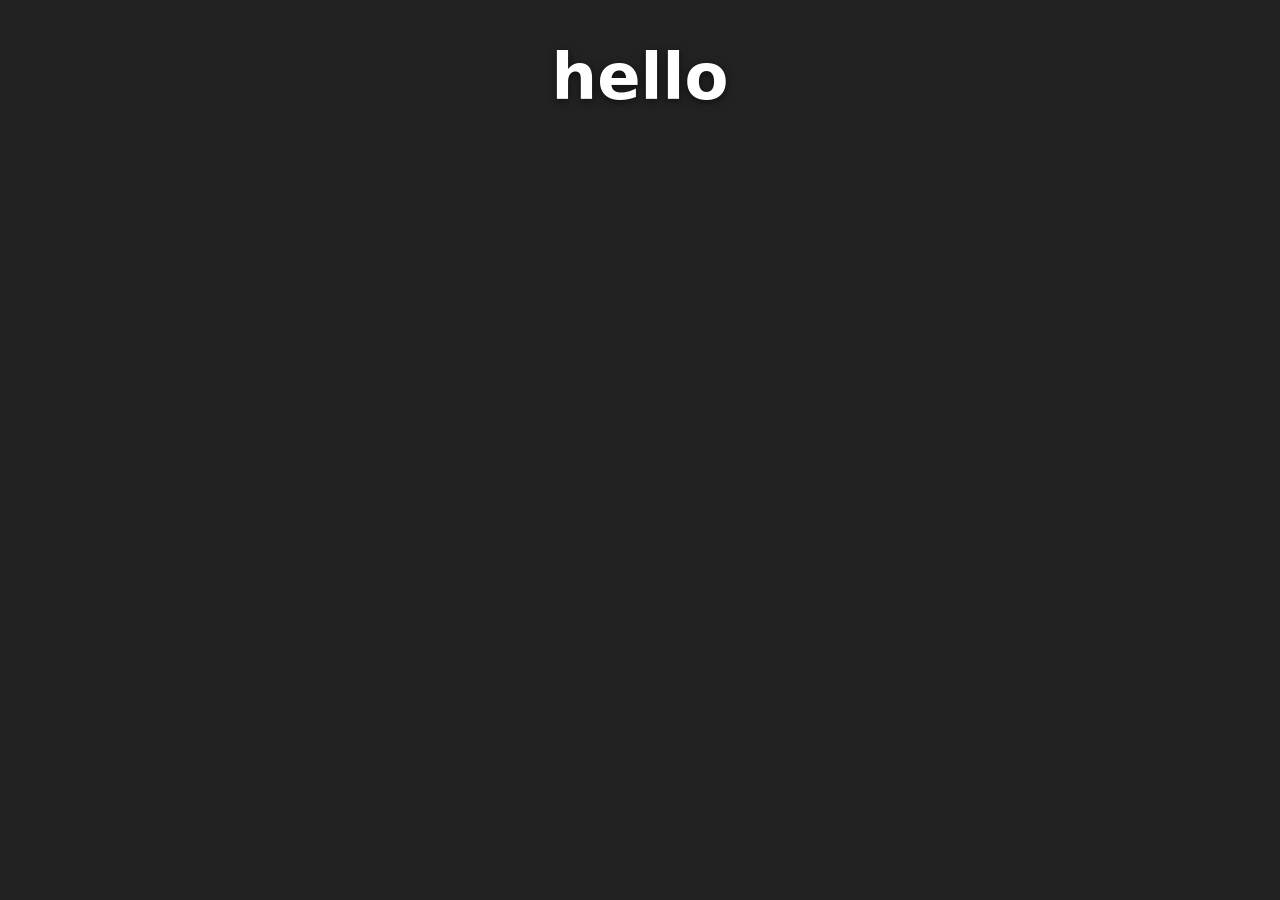
==== index.html @ 4cbaac8c "Add hello page with background image Co-Authored-By: Claude Opus 5.5 <noreply@anthropic.com>" ====
<!DOCTYPE html>
<html lang="en">
<head>
  <meta charset="UTF-8">
  <meta name="viewport" content="width=device-width, initial-scale=1.0">
  <title>Hello</title>
  <style>
    body {
      margin: 0;
      min-height: 100vh;
      background-color: #222;
      background-image: url("test-image.jpg");
      background-size: cover;
      background-position: center;
      background-attachment: fixed;
      font-family: system-ui, sans-serif;
    }

    h1 {
      margin: 0;
      padding: 40px 20px;
      text-align: center;
      font-size: 64px;
      color: white;
      text-shadow: 0 2px 8px rgba(0, 0, 0, 0.6);
    }
  </style>
</head>
<body>
  <h1>hello</h1>
</body>
</html>
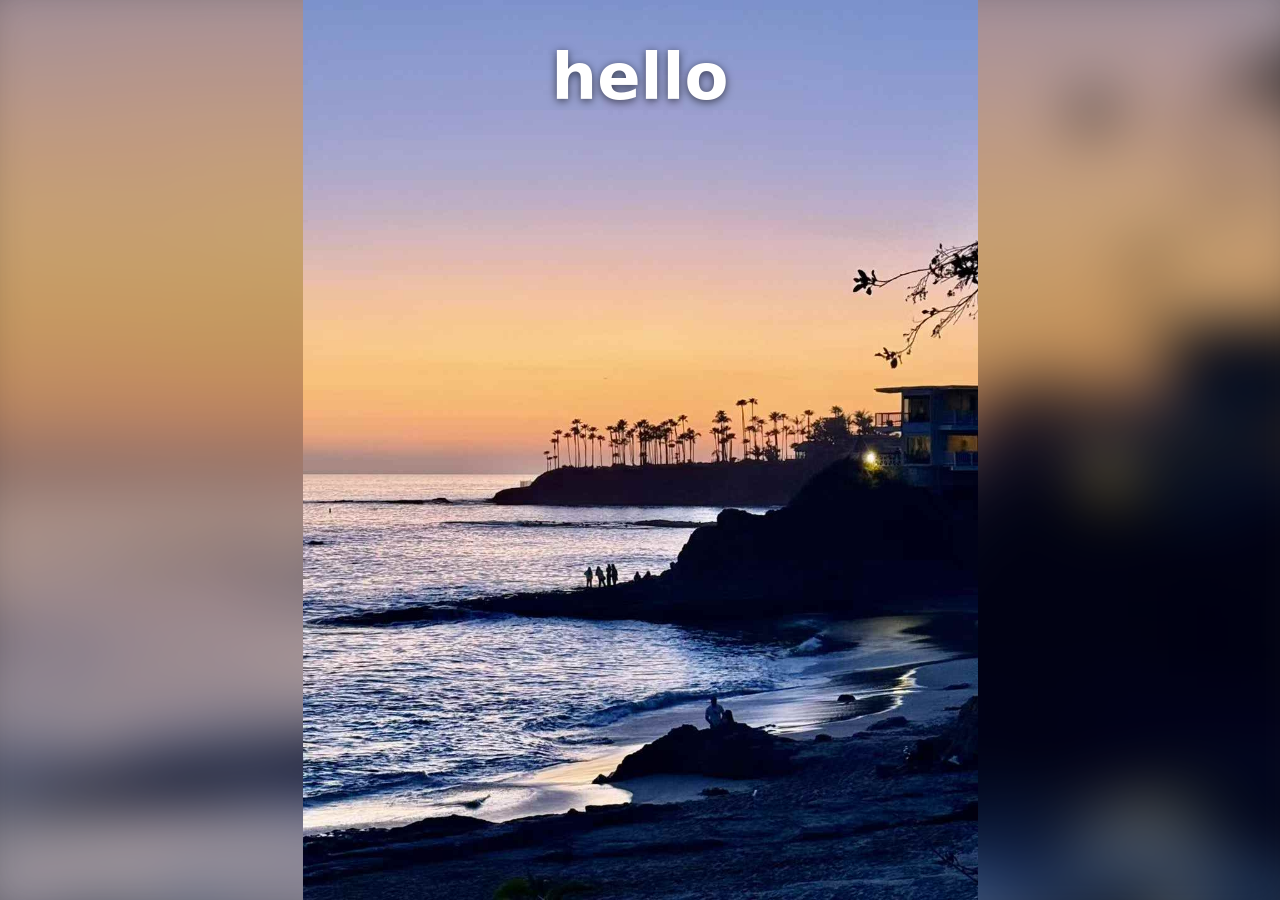
==== commit 63e137ab: "Use beach sunset photo and show it uncropped with blurred fill Co-Authored-By: Claude Opus 5.5 <nore" ====
--- a/index.html
+++ b/index.html
@@ -9,11 +9,26 @@
       margin: 0;
       min-height: 100vh;
       background-color: #222;
-      background-image: url("test-image.jpg");
-      background-size: cover;
-      background-position: center;
-      background-attachment: fixed;
       font-family: system-ui, sans-serif;
+    }
+
+    /* Blurred copy fills the screen edges */
+    body::before {
+      content: "";
+      position: fixed;
+      inset: -40px;
+      z-index: -2;
+      background: url("test-image.jpg") center / cover no-repeat;
+      filter: blur(30px) brightness(0.8);
+    }
+
+    /* Full photo, never cropped */
+    body::after {
+      content: "";
+      position: fixed;
+      inset: 0;
+      z-index: -1;
+      background: url("test-image.jpg") center / contain no-repeat;
     }
 
     h1 {
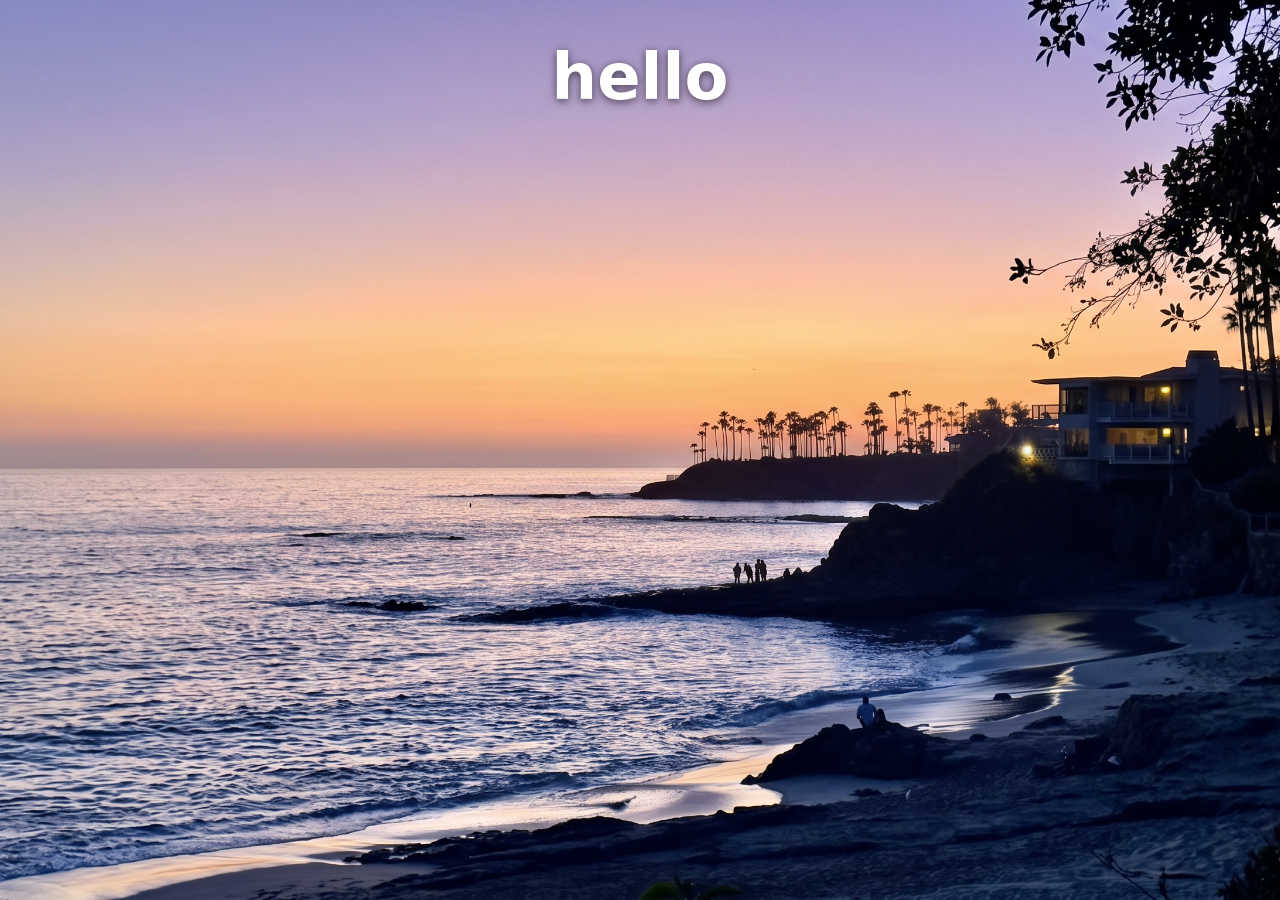
==== commit c0635d92: "Use AI-expanded 16:9 beach sunset as full-screen background Co-Authored-By: Claude Opus 5.5 <noreply" ====
--- a/index.html
+++ b/index.html
@@ -8,27 +8,8 @@
     body {
       margin: 0;
       min-height: 100vh;
-      background-color: #222;
+      background: #222 url("test-image.jpg") center / cover no-repeat fixed;
       font-family: system-ui, sans-serif;
-    }
-
-    /* Blurred copy fills the screen edges */
-    body::before {
-      content: "";
-      position: fixed;
-      inset: -40px;
-      z-index: -2;
-      background: url("test-image.jpg") center / cover no-repeat;
-      filter: blur(30px) brightness(0.8);
-    }
-
-    /* Full photo, never cropped */
-    body::after {
-      content: "";
-      position: fixed;
-      inset: 0;
-      z-index: -1;
-      background: url("test-image.jpg") center / contain no-repeat;
     }
 
     h1 {
